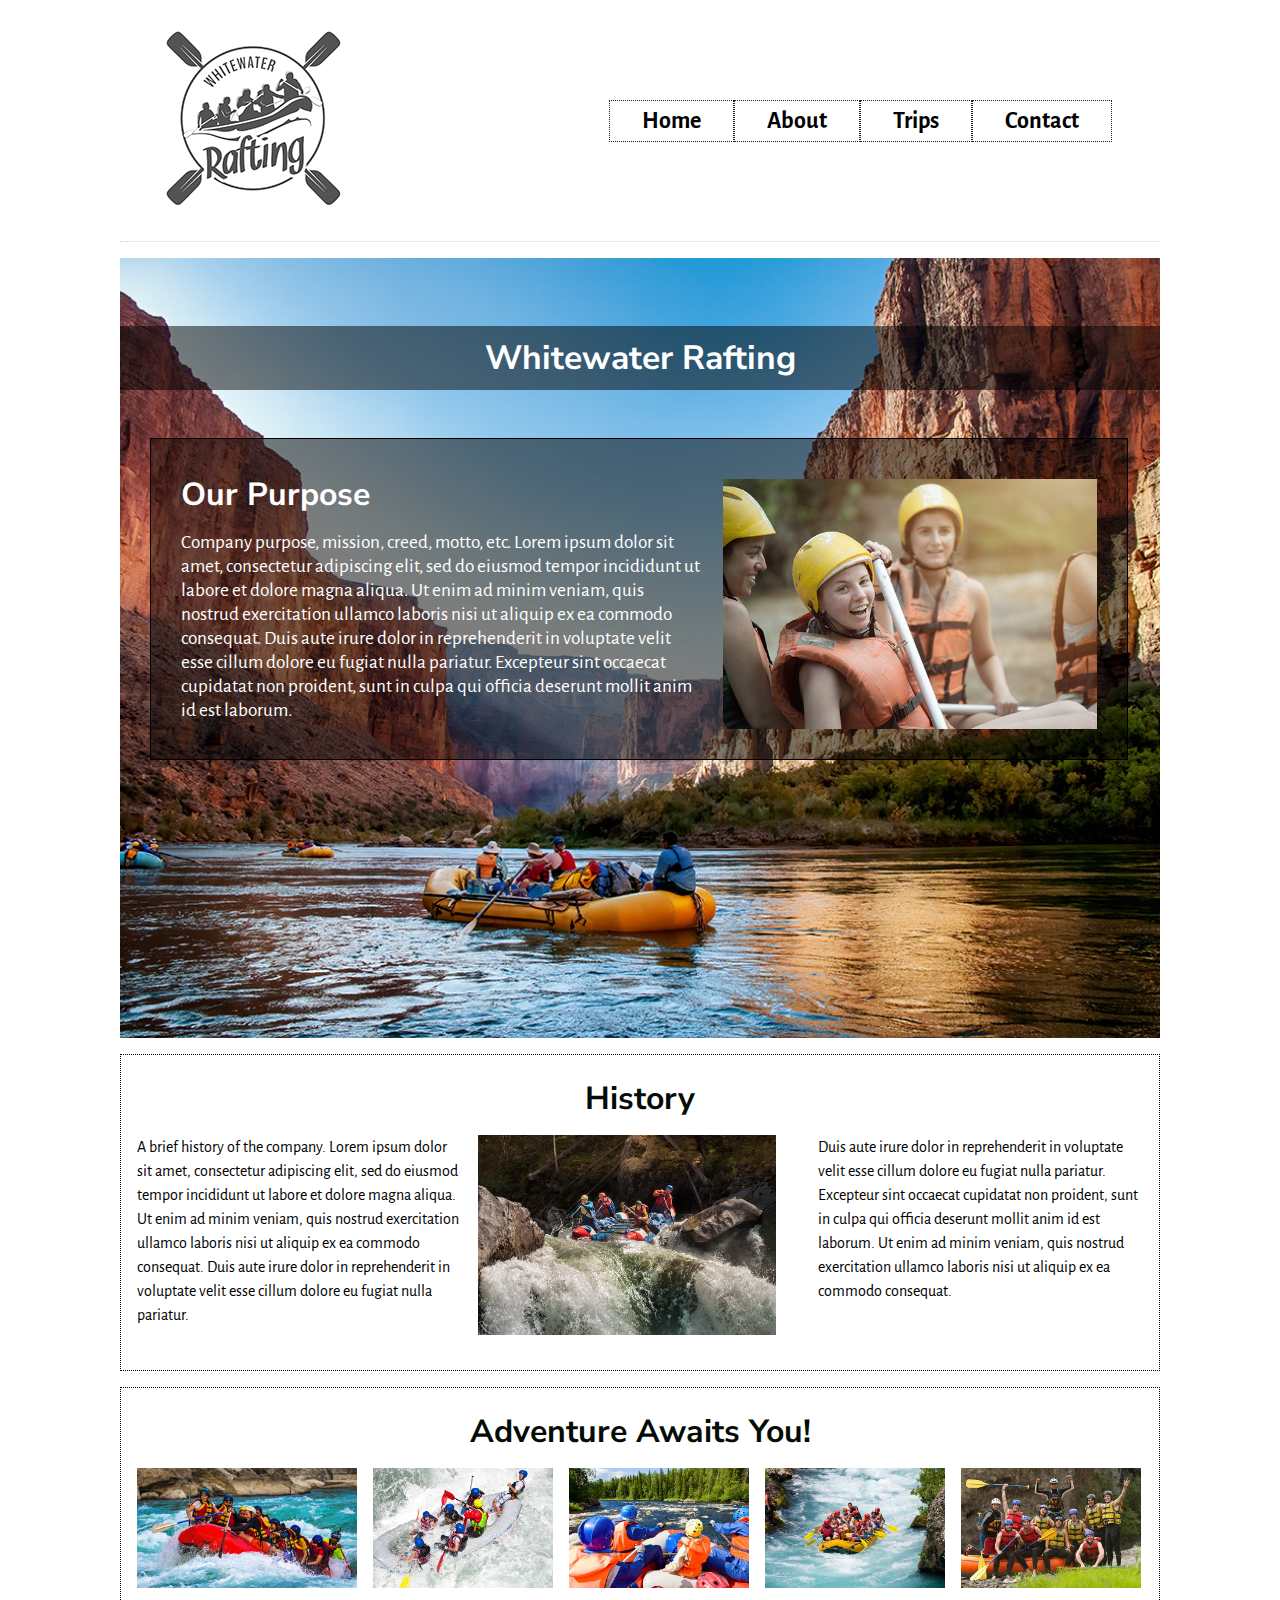
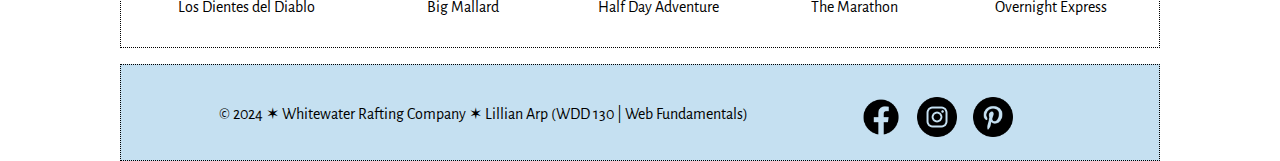
==== wwr/index.html @ acd192fd "Create trips.html and update stylesheet" ====
<!DOCTYPE html>
<html lang="en">
<head>
    <meta charset="UTF-8">
    <meta name="viewport" content="width=device-width, initial-scale=1.0">
    <title>Home| Whitewater Rafting</title>
    <meta name="description" content="Developing a Whitewater Rafting Website as a project for WDD 130 | Web Fundamentals.">
    <meta name="author" content="Lillian Arp">
    <link rel="stylesheet" href="styles/rafting.css">
</head>
<body>

    <header>
        <div class="logo"><img src="images/logo.png" alt="Website Logo"></div>
        <nav>
            <ul class="navigation">
                <li><a href="index.html">Home</a></li>
                <li><a href="about.html">About</a></li>
                <li><a href="trips.html">Trips</a></li>
                <li><a href="contact.html">Contact</a></li>
            </ul>
        </nav>
    </header>

    <!--    One large full-width image that includes a heading message.
            Newsletter sign up form with name and email.
            Call to action with link compelling visitors to visit the trips page.
            A CSS grid layout with at least two additional images and corresponding content about the white water rafting site purpose and offerings.
            For full credit consideration, you cannot just have a simple, single column flow layout. -->
            
    <main>
        <div class="hero">
            <img src="images/rafting11_1024.jpg" alt="Hero Image">
            <h1>Whitewater Rafting</h1>
            <article>
                <img src="images/rafting21_600.png" alt="A happy client smiling">
                <h2>Our Purpose</h2>
                <p>Company purpose, mission, creed, motto, etc. Lorem ipsum dolor sit amet, consectetur adipiscing elit, sed do eiusmod tempor incididunt ut labore et dolore magna aliqua. Ut enim ad minim veniam, quis nostrud exercitation ullamco laboris nisi ut aliquip ex ea commodo consequat. Duis aute irure dolor in reprehenderit in voluptate velit esse cillum dolore eu fugiat nulla pariatur. Excepteur sint occaecat cupidatat non proident, sunt in culpa qui officia deserunt mollit anim id est laborum. </p>
            </article>
        </div>

        <section class="history">
            <h2>History</h2>
            <ul>
                <li>A brief history of the company. Lorem ipsum dolor sit amet, consectetur adipiscing elit, sed do eiusmod tempor incididunt ut labore et dolore magna aliqua. Ut enim ad minim veniam, quis nostrud exercitation ullamco laboris nisi ut aliquip ex ea commodo consequat. Duis aute irure dolor in reprehenderit in voluptate velit esse cillum dolore eu fugiat nulla pariatur.</li> 
                <li><img src="images/rafting41_1024.jpg" alt="Stunning whitewater rafting"></li>
                <li>Duis aute irure dolor in reprehenderit in voluptate velit esse cillum dolore eu fugiat nulla pariatur. Excepteur sint occaecat cupidatat non proident, sunt in culpa qui officia deserunt mollit anim id est laborum. Ut enim ad minim veniam, quis nostrud exercitation ullamco laboris nisi ut aliquip ex ea commodo consequat.</li>
            </ul>
        </section>

        <section class="adventures">
            <h2>Adventure Awaits You!</h2>
            <ul><li><figure><img src="images/rafting18_600.jpg" alt="Fun with whitewater rafting"><figcaption>Los Dientes del Diablo</figcaption></figure></li>
                <li><figure><img src="images/rafting42_600.jpg" alt="Fun with whitewater rafting"><figcaption>Big Mallard</figcaption></figure></li>
                <li><figure><img src="images/rafting52_600.jpg" alt="Fun with whitewater rafting"><figcaption>Half Day Adventure</figcaption></figure></li>
                <li><figure><img src="images/rafting53_600.jpg" alt="Fun with whitewater rafting"><figcaption>The Marathon</figcaption></figure></li>
                <li><figure><img src="images/rafting59_600.jpg" alt="Fun with whitewater rafting"><figcaption>Overnight Express</figcaption></figure></li>
            </ul>
        </section>

    </main>


    <footer>
        <p>&#169; 2024 ✶ Whitewater Rafting Company ✶ Lillian Arp (WDD 130 | Web Fundamentals)</p>
        <ul>
        <li><a href="https://facebook.com"><img src="images/fb_64.png" alt="Facebook link"></a></li>
        <li><a href="https://instagram.com"><img src="images/ins_64.png" alt="Instagram link"></a></li>
        <li><a href="https://pinterest.com"><img src="images/pin_64.png" alt="Pinterest link"></a></li>
        </ul>
    </footer>
    
</body>
</html>
---- wwr/styles/rafting.css ----
@import url('https://fonts.googleapis.com/css2?family=Alegreya+Sans:ital,wght@0,100;0,300;0,400;0,500;0,700;0,800;0,900;1,100;1,300;1,400;1,500;1,700;1,800;1,900&family=Nunito+Sans:ital,opsz,wght@0,6..12,200..1000;1,6..12,200..1000&display=swap');

:root {
    --primary-color: #050c05;
    --secondary-color: #8bbec0;
    --accent1-color: #44918b;
    --accent2-color: #1a5b57;
    
    --heading-font: "Nunito Sans", sans-serif;
    --heading-font-weight: 700;
    --heading-font-style: normal;
    --paragraph-font: "Alegreya Sans", sans-serif;
    --paragraph-font-weight: 400;
    --paragraph-font-style: normal;

    --nav-background-color: #C5E0F1;
    --nav-link-color: #000;
    --nav-hover-link-color: tomato;
    --nav-hover-background-color: rgb(243, 243, 243); 
}

* {
    margin: 0;
    padding: 0;
    background-color: transparent; 
    color: #000;  
}

h1, h2, h3, h4, h5, h6 {
    font-family: var(--heading-font); 
    font-weight: var(--heading-font-weight);
    font-style: var(--heading-font-style); 
    color: var(--primary-color);
    margin: 1.5rem 0;
  }

h1 {
    font-size: 2.5rem; /* 40px */
}

h2 {
    font-size: 2rem; /* 32px */
}

h3 {
    font-size: 1.75rem; /* 28px */
}

h4 {
    font-size: 1.5rem; /* 24px */
}

h5 {
    font-size: 1.25rem; /* 20px */
}

h6 {
    font-size: 1rem; /* 16px */
}

p {
    margin: 0;
    padding-bottom: 0.8rem;
}

a {
    text-decoration: none;
}

body {
    font-family: var(--paragraph-font); 
    font-weight: var(--paragraph-font-weight);
    font-style: var(--paragraph-font-style);
    font-size: 1rem; 
    line-height: 1.5rem;
    max-width: 1040px;
    margin: 0 auto;
    /* padding: 20px; */
}

header {
    display: grid;
    grid-template-columns: 1fr auto;
    align-items: center;    
    border-bottom: 1px dotted #d1d1d1;
    margin: 0 auto;
    /* background-color: #C5E0F1; */
}

.logo img {
    margin: 1rem 0.25rem 1rem 2rem;
    /* width: 64px; */
    height: auto;
}

.navigation { 
    display: flex;
    list-style-type: none;
    justify-content: space-between;
    margin-right: 3rem;
    width: 70%;
}

.navigation li {
    flex: 0 1 auto;
}

nav {
    flex-grow: 1;
    font-size: 1.5rem;
}

nav a {
    display: block;
    color: var(--nav-link-color);
    text-decoration: none;
    font-weight: 600;
    padding: 0.5rem 2rem;
    border: 1px dotted #1d1d1d;
}

nav a:link, nav a:visited {
    color: var(--nav-link-color);
}

nav a:hover {
    color: var(--nav-hover-link-color);
    background-color: var(--nav-hover-background-color);
}

article {
    width: 90%;
    position: absolute;
    padding: 20px;
    top: 180px;
    left: 30px;
    border: 1px solid black;
    background-color: rgba(0, 0, 0, 0.5);
    color: white;
}

article p {
    color: #fff;
    font-size: 1.2rem;
    margin-left: 10px;
}

article h2 {
    color: white;
    margin-left: 10px;
}

article > img {
    width: 40%;
    float: right;
    margin: 20px 10px 10px 20px;
}

footer {
    display: flex;
    border: 1px dotted black;
    justify-content: space-evenly;
    align-items: center;
    padding: 2rem 0 1rem 0;
    gap: 1rem;
    background-color: #C5E0F1;
}

footer img {
    max-height: 40px;
}

footer ul {
    list-style: none;
    display: flex;
    gap: 1rem;
    margin-right: 3rem;
}


/* MAIN Section */

.hero {
    position: relative;
    margin-top: 1rem;
}

.hero > img {
    display: block;
    width: 100%;
    height: auto;
    color: #fff;
}

.hero h1 {
    padding: 20px 0;
    background-color: rgba(0, 0, 0, 0.5); 
    color: #fff;
    text-align: center;
    position: absolute;
    top: 20px;
    width: 100%;
    font-size: 2.1rem;
}

.history {
    border: 1px dotted black;
    margin: 1rem 0;
    padding: 0.5rem 1rem;
}

.history h2 {
    text-align: center;
    font-size: 2rem;
    font-weight: 700;
}

.history ul {
    list-style: none;
    display: flex;
    gap: 1rem;
    padding: 0;
    margin: 0 0 20px 0;
}

.history li {
    justify-content: center;
    align-content: flex-start;
    width: 33.33%;
}

.history img {
    max-height: 200px;
}

.adventures {
    border: 1px dotted black;
    margin: 1rem 0;
    padding: 0.5rem 1rem;
}

.adventures h2 {
    text-align: center;
    font-size: 2rem;
    font-weight: 700;
}

.adventures ul {
    list-style: none;
    display: flex;
    gap: 1rem;
    padding: 0;
    margin: 0 0 20px 0;
}

.adventures img {
    max-height: 120px;
}

figure {
    padding: 0;
    margin: 0;
    text-align: center;
}

figcaption {
    font-size: 1rem;
}

main h1 {
    text-align: center;
    margin: 3rem auto;
}

.cta {
    padding: 0;
    background-color: #F64833; 
    color: #fff;
    margin: 1rem auto;
    border: 1px solid rgb(66, 66, 66);
    border-radius: 10px;
    width: 60%;
    text-align: center;
}

.cta:hover {
    background-color: #eee;
}

.cta:visited {
    background-color: #F64833;
    color: #fff;
}

.trip-info {
    /* border: 1px dotted black; */
    margin: 1rem 0;
    padding: 0.5rem 0;
}

.section-title {
    text-align: center;
    padding: 0.5rem 0;
}

.trip-info ul {
    list-style: none;
    display: flex;
    gap: 1rem;
    padding: 0;
    margin: 0 0 20px 0;
}

.trip-info .card {
    border: 1px solid rgb(83, 83, 83);
    border-radius: 4px;
    width: 33%;
    padding-bottom: 1rem;
}

.trip-info .card img {
    width: 100%;
    /* border: 1px solid red; */
    height: 250px;
    object-fit: cover;
}

.trip-info .card .blurb {
    /* border: 1px solid pink; */
    padding: 1rem;
}

.blurb ul {
    display: block;
    list-style-type: disc;
    margin-left: 2rem;
}

.trip-info .price {
    background-color: #313030;
    color: #fff;
    border-radius: 4px;
    text-align: center;
    padding: 0.8rem;
    font-size: 1.2rem;
}

.trips-outline {
    display: flex;
    gap: 2rem;
    margin: 1rem 0;
    padding: 0.5rem 0;
}

.trips-outline img{
    width: 50%;
    /* border: 1px solid green; */
    border-radius: 4px;
    max-height: 500px;
    object-fit: cover;
}

/* TRIPS Table */

table {
    border-collapse: collapse;
    border: 1px solid #313030;
}

caption {
    caption-side: bottom;
    padding: 10px;
    font-weight: bold;
  }
  
  thead,
  tfoot {
    background-color: rgb(228 240 245);
  }
  
  th,
  td {
    border: 1px solid rgb(160 160 160);
    padding: 8px 10px;
  }
  
  td:last-of-type {
    text-align: center;
  }
  
  tbody > tr:nth-of-type(even) {
    background-color: rgb(237 238 242);
  }

/* TEAM Selectors */

#team {
    text-align: center;
    margin: 3rem 0;
}

.team-photos {
    display: flex;
    justify-content: space-between;
    width: 80%;
    margin: 3rem auto;
}

#team img {
    height: 160px;
    width: 160px;
    object-fit: cover; 
    object-position: center; 
    border-radius: 50%;
}

/* GOOGLE MAP Selectors */

#contact-map {
    display: flex;
    justify-content: space-between;
    margin: 0 2rem 2rem;
}

.contact-info {
    margin: 2rem;
}

.contact-info h3{
    margin-bottom: 3rem;
}

.contact-item {
    display: flex;
    align-items: center;
    margin: 1.5rem 0;
}

.contact-item .icon {
    width: 30px;
    height: 30px;
    margin-right: 1.5rem;
} 

.contact-item p {
    margin: 0;
}

.contact-item div {
    display: flex;
    flex-direction: column;
}

.map-area {
    border-radius: 20px;
}

/* SEND US A MESSAGE Selectors */

#contact-form {
    margin: 3rem auto;
    text-align: center;
}

form {
    margin: 2rem auto;
    width: 60%;
    text-align: left;
}

label {
    font-weight: 500;
}

input {
    font-size: 1.2rem;
    border: 1px solid #1d1d1d;
    border-radius: 4px;
}

.form-section {
    margin: 1.2rem auto;
}

.form-section input[type="checkbox"], .form-section input[type="radio"] {
    transform: scale(1.5);
    margin: 0 15px;
}

.name-email {
    display: flex;
    justify-content: space-evenly;
}

.purpose {
    display:flex;
    gap: 2rem;
    margin: 2rem auto 0 auto;
    justify-content: left;
    width: 85%
}

.message {
    display: flex;
    flex-direction: column;
    justify-content: center;
    width: 85%;
}

.message textarea {
    border-radius: 4px;
}

.subscribe {
    width: 80%;
    text-align: center;
}

.submit {
    width: 80%;
    text-align: center;
}

.button {
    display: inline-block;
    text-align: center;
    background-color: #F64833;
    color: #fff;
    font-size: 1.2rem;
    font-weight: 550;
    border-radius: 10px;
    margin: 2rem auto 0 auto;
    padding: 15px 50px;
}

.submit .button:hover {
    background-color: #1d1d1d;
    color: #fff;
}
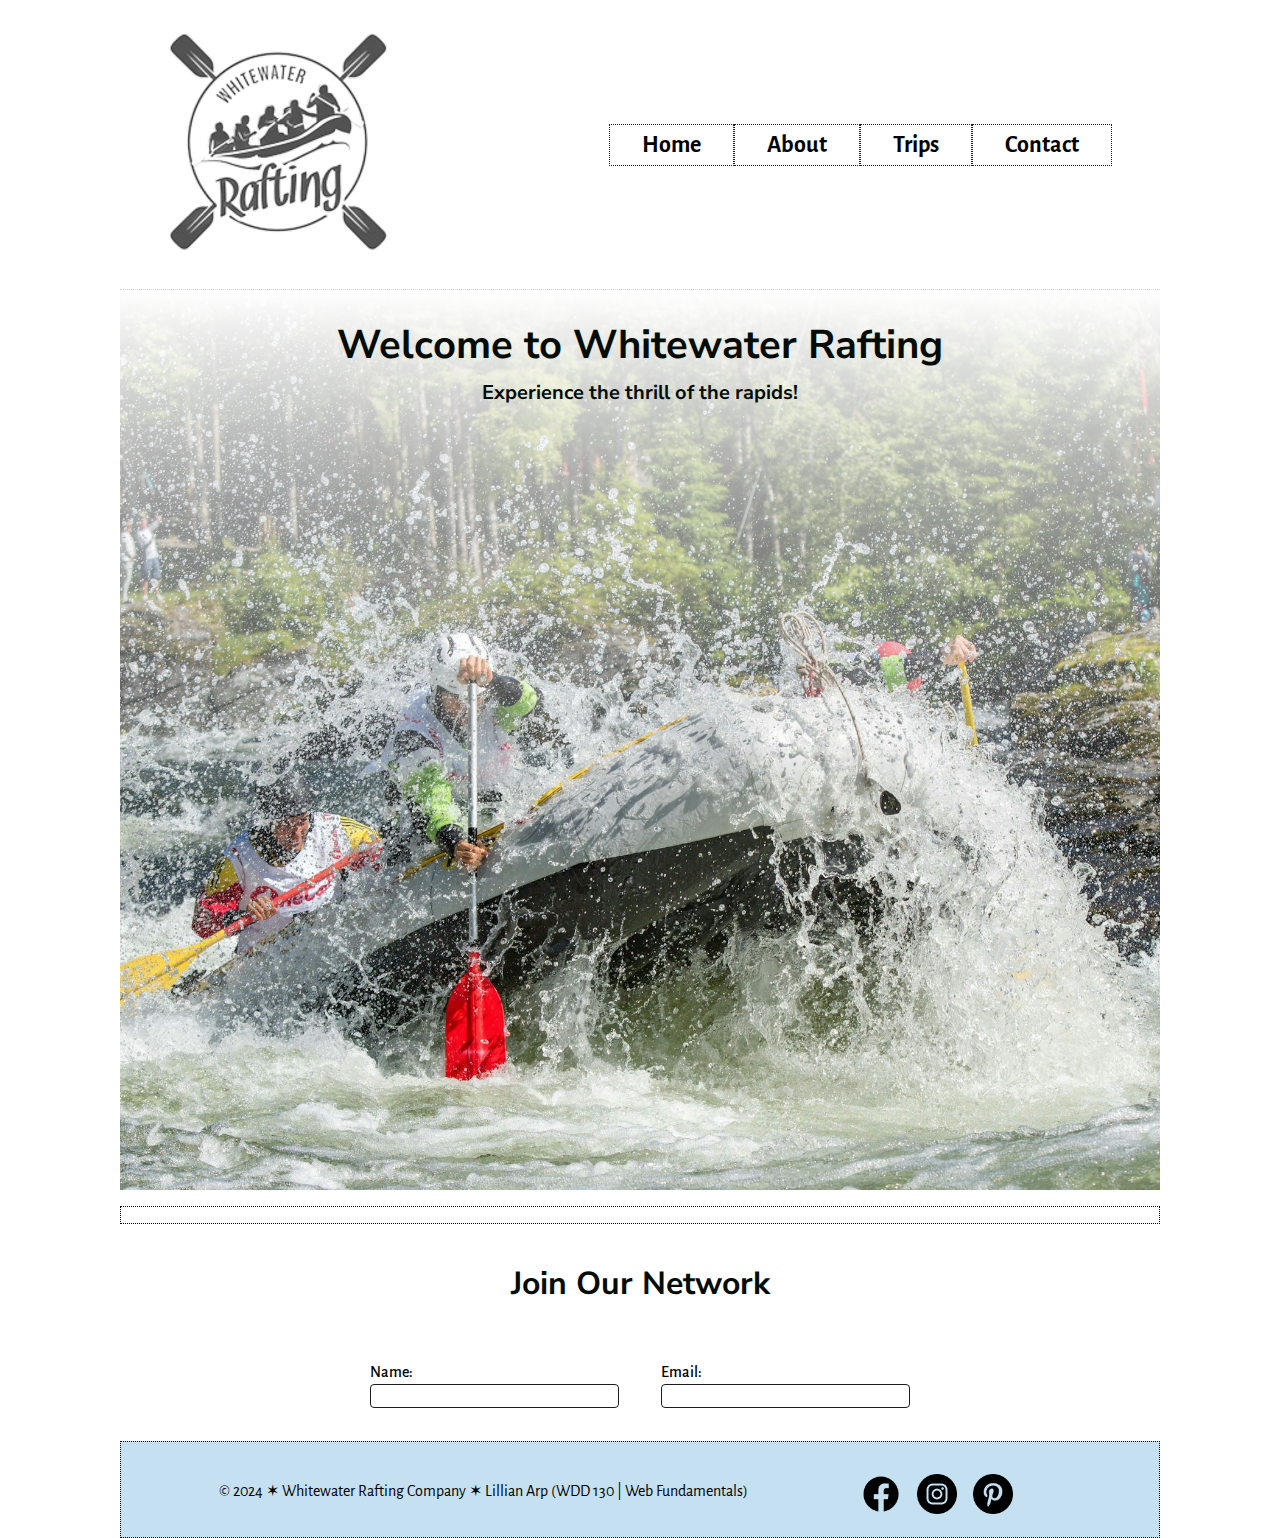
==== commit 1ff49641: "Add and work on index.html" ====
--- a/wwr/index.html
+++ b/wwr/index.html
@@ -28,38 +28,48 @@
             A CSS grid layout with at least two additional images and corresponding content about the white water rafting site purpose and offerings.
             For full credit consideration, you cannot just have a simple, single column flow layout. -->
             
-    <main>
-        <div class="hero">
-            <img src="images/rafting11_1024.jpg" alt="Hero Image">
-            <h1>Whitewater Rafting</h1>
-            <article>
-                <img src="images/rafting21_600.png" alt="A happy client smiling">
-                <h2>Our Purpose</h2>
-                <p>Company purpose, mission, creed, motto, etc. Lorem ipsum dolor sit amet, consectetur adipiscing elit, sed do eiusmod tempor incididunt ut labore et dolore magna aliqua. Ut enim ad minim veniam, quis nostrud exercitation ullamco laboris nisi ut aliquip ex ea commodo consequat. Duis aute irure dolor in reprehenderit in voluptate velit esse cillum dolore eu fugiat nulla pariatur. Excepteur sint occaecat cupidatat non proident, sunt in culpa qui officia deserunt mollit anim id est laborum. </p>
-            </article>
-        </div>
-
-        <section class="history">
-            <h2>History</h2>
-            <ul>
-                <li>A brief history of the company. Lorem ipsum dolor sit amet, consectetur adipiscing elit, sed do eiusmod tempor incididunt ut labore et dolore magna aliqua. Ut enim ad minim veniam, quis nostrud exercitation ullamco laboris nisi ut aliquip ex ea commodo consequat. Duis aute irure dolor in reprehenderit in voluptate velit esse cillum dolore eu fugiat nulla pariatur.</li> 
-                <li><img src="images/rafting41_1024.jpg" alt="Stunning whitewater rafting"></li>
-                <li>Duis aute irure dolor in reprehenderit in voluptate velit esse cillum dolore eu fugiat nulla pariatur. Excepteur sint occaecat cupidatat non proident, sunt in culpa qui officia deserunt mollit anim id est laborum. Ut enim ad minim veniam, quis nostrud exercitation ullamco laboris nisi ut aliquip ex ea commodo consequat.</li>
-            </ul>
+    <main><!--  One large full-width image that includes a heading message. -->
+        <section class="home-hero">
+            <div class="section-title">
+                <h1>Welcome to Whitewater Rafting</h1>
+                <h5>Experience the thrill of the rapids!</h5>
+            </div>
         </section>
 
         <section class="adventures">
-            <h2>Adventure Awaits You!</h2>
-            <ul><li><figure><img src="images/rafting18_600.jpg" alt="Fun with whitewater rafting"><figcaption>Los Dientes del Diablo</figcaption></figure></li>
-                <li><figure><img src="images/rafting42_600.jpg" alt="Fun with whitewater rafting"><figcaption>Big Mallard</figcaption></figure></li>
-                <li><figure><img src="images/rafting52_600.jpg" alt="Fun with whitewater rafting"><figcaption>Half Day Adventure</figcaption></figure></li>
-                <li><figure><img src="images/rafting53_600.jpg" alt="Fun with whitewater rafting"><figcaption>The Marathon</figcaption></figure></li>
-                <li><figure><img src="images/rafting59_600.jpg" alt="Fun with whitewater rafting"><figcaption>Overnight Express</figcaption></figure></li>
-            </ul>
+            
         </section>
 
+        <section class="newsletter-signup"><!-- Newsletter sign up form with name and email. -->
+            <div class="section-title">
+                <h2>Join Our Network</h2>
+            </div>
+                <form action="/submit_form" method="post">
+                    <div class="form-section name-email">
+                        <div class="name-item">
+                            <label for="name">Name:</label><br>
+                            <input type="text" id="name" name="name" required>
+                        </div>
+                        <div class="email-item">
+                            <label for="email">Email:</label><br>
+                            <input type="email" id="email" name="email" required>
+                        </div>
+                    </div>
+                    <!-- <label for="name">Name:</label>
+                    <input type="text" id="name" name="name" required>
+                    <br><br>
+                    <label for="email">Email:</label>
+                    <input type="email" id="email" name="email" required>
+                    <br><br>
+                    <input type="submit" value="Subscribe"> -->
+                </form>
+        </section>
+        
+        <section class="above-footer">
+            
+        </section>
+      
     </main>
-
 
     <footer>
         <p>&#169; 2024 ✶ Whitewater Rafting Company ✶ Lillian Arp (WDD 130 | Web Fundamentals)</p>
--- a/wwr/styles/rafting.css
+++ b/wwr/styles/rafting.css
@@ -15,7 +15,7 @@
 
     --nav-background-color: #C5E0F1;
     --nav-link-color: #000;
-    --nav-hover-link-color: tomato;
+    --nav-hover-link-color: #F64833;
     --nav-hover-background-color: rgb(243, 243, 243); 
 }
 
@@ -84,7 +84,6 @@
     align-items: center;    
     border-bottom: 1px dotted #d1d1d1;
     margin: 0 auto;
-    /* background-color: #C5E0F1; */
 }
 
 .logo img {
@@ -180,6 +179,21 @@
 
 /* MAIN Section */
 
+.home-hero {
+    width: 100%;
+    height: 900px;
+    background:
+        linear-gradient(to top, rgba(240, 240, 240, 0) 40%, #ffffff 100%),
+        url("../images/bigsplash.jpg");
+    background-size: cover;
+    background-position: center;
+    background-repeat: no-repeat;
+}
+
+.home-hero .section-title h1{
+    margin-top: 2.2rem;
+}
+
 .hero {
     position: relative;
     margin-top: 1rem;
@@ -301,6 +315,10 @@
 .section-title {
     text-align: center;
     padding: 0.5rem 0;
+}
+
+.section-title h1 {
+    margin: 0.5rem auto;
 }
 
 .trip-info ul {
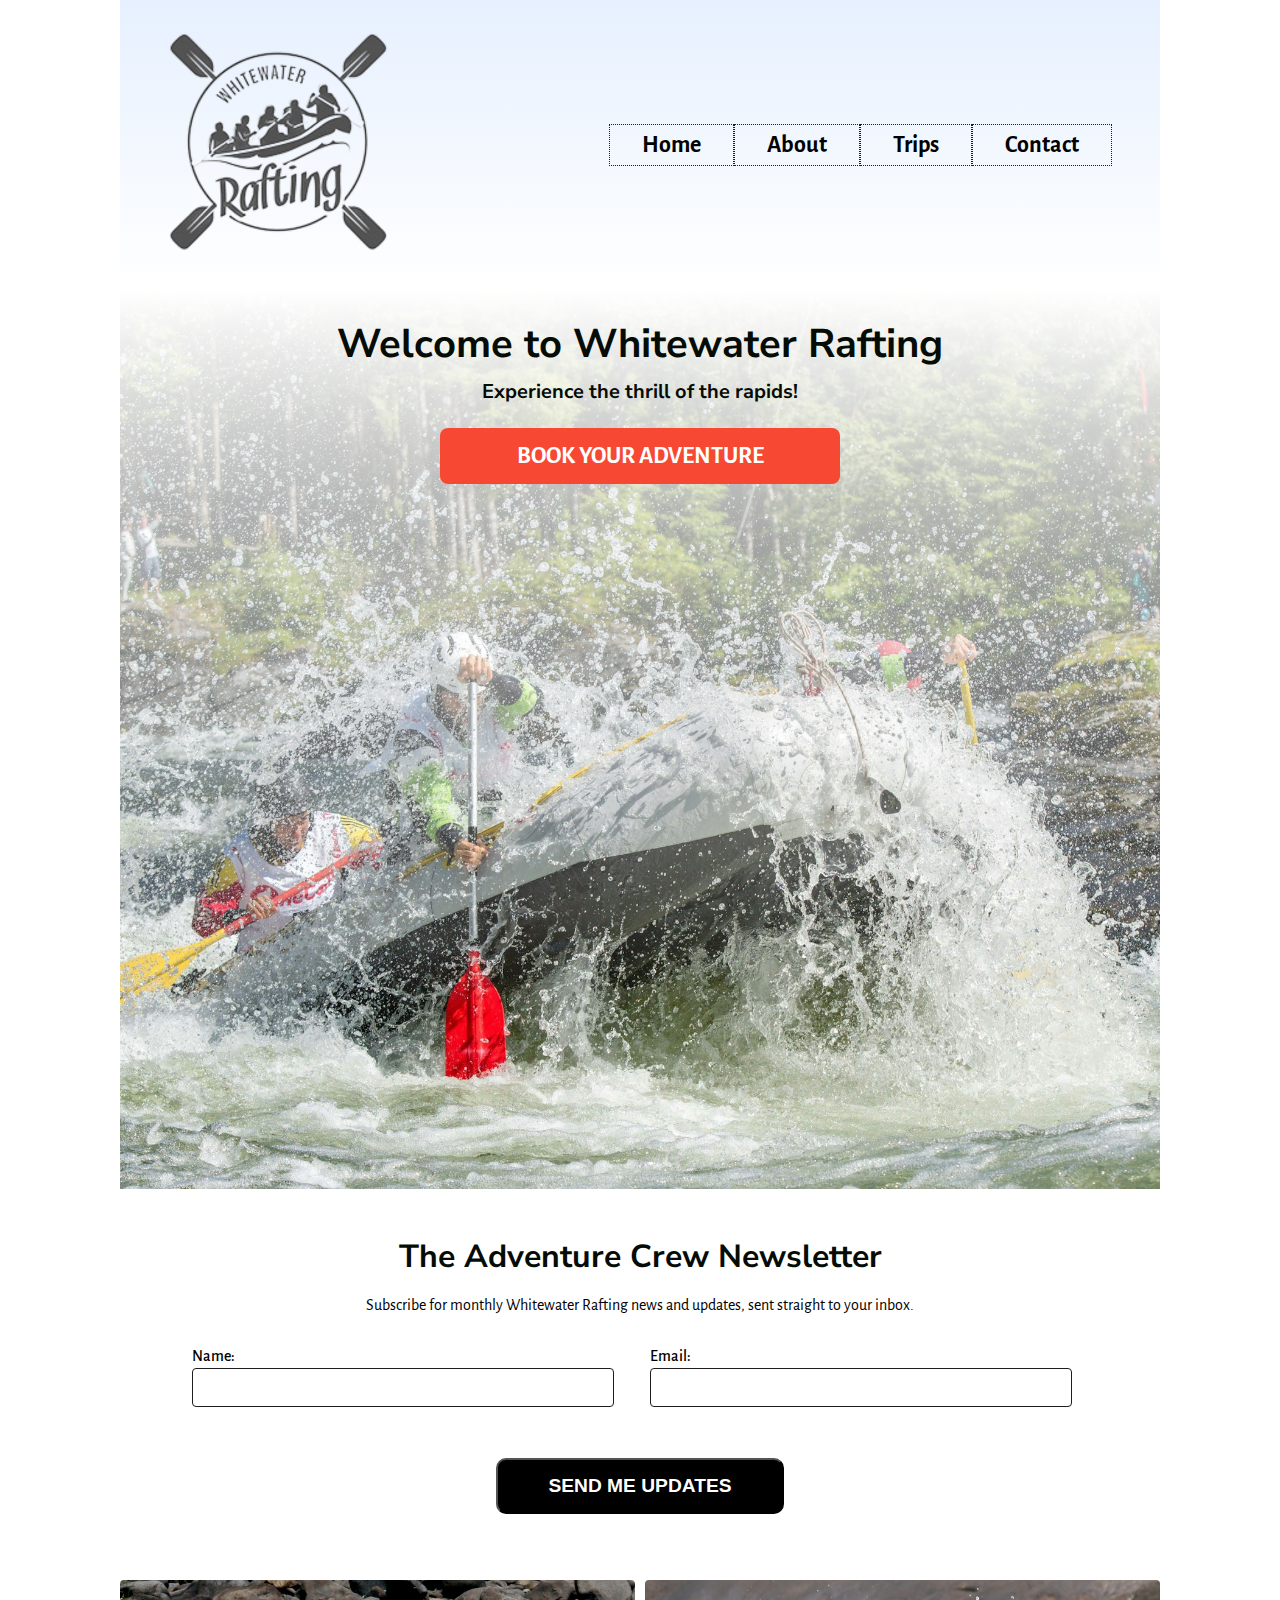
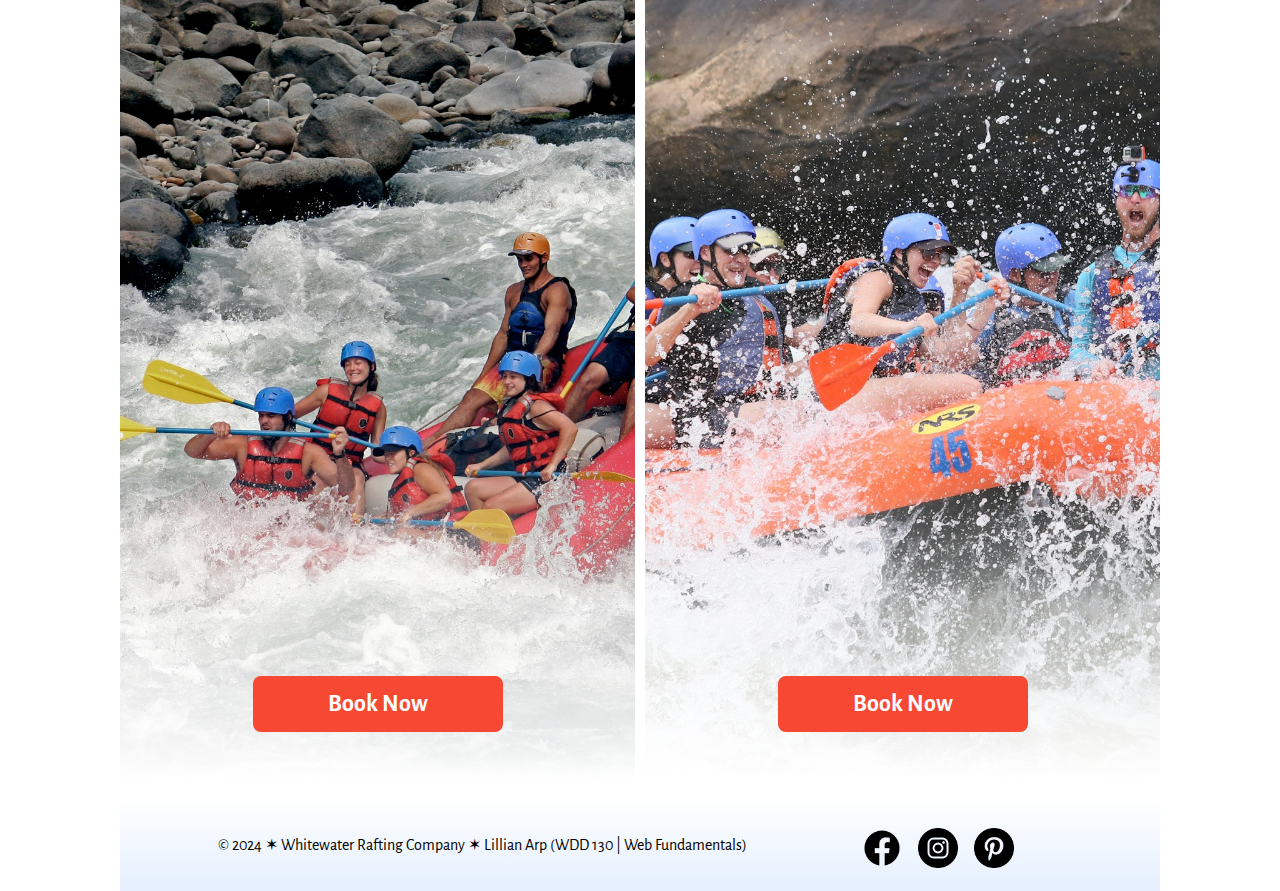
==== commit 69d4a8ba: "Update home and trips" ====
--- a/wwr/index.html
+++ b/wwr/index.html
@@ -11,7 +11,7 @@
 <body>
 
     <header>
-        <div class="logo"><img src="images/logo.png" alt="Website Logo"></div>
+        <div class="logo"><a href="index.html"><img src="images/logo.png" alt="Website Logo"></a></div>
         <nav>
             <ul class="navigation">
                 <li><a href="index.html">Home</a></li>
@@ -33,41 +33,38 @@
             <div class="section-title">
                 <h1>Welcome to Whitewater Rafting</h1>
                 <h5>Experience the thrill of the rapids!</h5>
+                <a href="trips.html"><div class="home-cta">BOOK YOUR ADVENTURE</div></a>
             </div>
         </section>
-
-        <section class="adventures">
-            
-        </section>
-
-        <section class="newsletter-signup"><!-- Newsletter sign up form with name and email. -->
-            <div class="section-title">
-                <h2>Join Our Network</h2>
-            </div>
-                <form action="/submit_form" method="post">
-                    <div class="form-section name-email">
-                        <div class="name-item">
-                            <label for="name">Name:</label><br>
-                            <input type="text" id="name" name="name" required>
+        <div class="home-container"> 
+            <section class="newsletter"><!-- Newsletter sign up form with name and email. -->
+                <div class="section-title">
+                    <h2>The Adventure Crew Newsletter</h2>
+                    Subscribe for monthly Whitewater Rafting news and updates, sent straight to your inbox.
+                </div>
+                    <form action="/submit_form" method="post">
+                        <div class="form-section name-email">
+                            <div class="name-item">
+                                <label for="name">Name:</label><br>
+                                <input type="text" id="name" name="name" required>
+                            </div>
+                            <div class="email-item">
+                                <label for="email">Email:</label><br>
+                                <input type="email" id="email" name="email" required>
+                            </div>
                         </div>
-                        <div class="email-item">
-                            <label for="email">Email:</label><br>
-                            <input type="email" id="email" name="email" required>
+                        <div class="form-section submit">
+                            <p><button type="submit" class="button">SEND ME UPDATES</button></p>
                         </div>
-                    </div>
-                    <!-- <label for="name">Name:</label>
-                    <input type="text" id="name" name="name" required>
-                    <br><br>
-                    <label for="email">Email:</label>
-                    <input type="email" id="email" name="email" required>
-                    <br><br>
-                    <input type="submit" value="Subscribe"> -->
-                </form>
-        </section>
-        
-        <section class="above-footer">
-            
-        </section>
+                    </form>
+            </section>
+            <section class="highlight1">
+                <a href="trips.html"><div class="home-cta">Book Now</div></a>
+            </section>
+            <section class="highlight2">
+                <a href="trips.html"><div class="home-cta">Book Now</div></a>
+            </section>
+        </div>     
       
     </main>
 
--- a/wwr/styles/rafting.css
+++ b/wwr/styles/rafting.css
@@ -16,7 +16,7 @@
     --nav-background-color: #C5E0F1;
     --nav-link-color: #000;
     --nav-hover-link-color: #F64833;
-    --nav-hover-background-color: rgb(243, 243, 243); 
+    --nav-hover-background-color: rgb(255, 255, 255); 
 }
 
 * {
@@ -75,15 +75,15 @@
     line-height: 1.5rem;
     max-width: 1040px;
     margin: 0 auto;
-    /* padding: 20px; */
 }
 
 header {
     display: grid;
     grid-template-columns: 1fr auto;
     align-items: center;    
-    border-bottom: 1px dotted #d1d1d1;
     margin: 0 auto;
+    background:
+        linear-gradient(to bottom, rgba(172, 205, 253, 0.3) 0%, #ffffff 100%);
 }
 
 .logo img {
@@ -157,12 +157,12 @@
 
 footer {
     display: flex;
-    border: 1px dotted black;
     justify-content: space-evenly;
     align-items: center;
     padding: 2rem 0 1rem 0;
     gap: 1rem;
-    background-color: #C5E0F1;
+    background:
+        linear-gradient(to top, rgba(172, 205, 253, 0.3) 5%, #ffffff 100%);
 }
 
 footer img {
@@ -183,7 +183,7 @@
     width: 100%;
     height: 900px;
     background:
-        linear-gradient(to top, rgba(240, 240, 240, 0) 40%, #ffffff 100%),
+        linear-gradient(to top, rgba(240, 240, 240, 0) 20%, #ffffff 100%),
         url("../images/bigsplash.jpg");
     background-size: cover;
     background-position: center;
@@ -194,6 +194,136 @@
     margin-top: 2.2rem;
 }
 
+.home-hero .home-cta {
+    padding: 1rem 0;
+    background-color: #F64833; 
+    font-size: 1.5rem;
+    font-weight: 700;
+    color: #fff;
+    margin: 1rem auto;
+    border-radius: 8px;
+    text-align: center;
+    width: 400px;
+}
+
+.home-cta:hover {
+    background-color: #464545;
+}
+
+.home-cta:visited {
+    background-color: #F64833;
+}
+
+.home-container {
+    display: grid;
+    grid-template-columns: 1fr 1fr;
+    grid-template-rows: auto auto; 
+    gap: 10px; 
+    margin-bottom: 1rem;
+}
+  
+  /* Spans two columns */
+.newsletter {
+    grid-column: 1 / 3; 
+    grid-row: 1; 
+    margin: 1.5rem auto;
+    padding: 0;
+    width: 100%;
+}
+
+.newsletter form {
+    margin: 0 auto;
+    width: 90%;
+}
+
+.newsletter form input {
+    font-size: 2em;
+    margin-right: 1rem;
+}
+
+.newsletter button {
+    background-color: #000;
+}
+
+.newsletter button:hover {
+    background-color: #b6b5b5;
+}
+  
+  /* Second section */
+.highlight1 {
+    grid-column: 1; 
+    grid-row: 2; 
+    border-radius: 4px;
+    height: 800px;
+    background:
+        linear-gradient(to bottom, rgba(240, 240, 240, 0) 60%, #ffffff 100%),
+        url("../images/rumble.jpg");
+    background-size: cover;
+    background-position: center;
+    background-repeat: no-repeat;
+    display: flex;
+    flex-direction: column;
+    justify-content: flex-end;
+}
+
+.highlight1 .home-cta {
+    padding: 1rem 0;
+    background-color: #F64833; 
+    font-size: 1.5rem;
+    font-weight: 700;
+    color: #fff;
+    margin: 1rem auto;
+    border-radius: 8px;
+    text-align: center;
+    width: 250px;
+    /* margin-top: auto; */
+    margin: auto auto 3rem auto;
+}
+
+.highlight1 .home-cta:hover {
+    background-color: #464545;
+}
+
+.home-cta:visited {
+    background-color: #F64833;
+}
+  
+  /* Third section */
+.highlight2 {
+    grid-column: 2; 
+    grid-row: 2; 
+    border-radius: 4px;
+    height: 800px;
+    background:
+        linear-gradient(to bottom, rgba(240, 240, 240, 0) 60%, #ffffff 100%),
+        url("../images/ultimate.jpg");
+    background-size: cover;
+    background-position: center;
+    background-repeat: no-repeat;
+    display: flex;
+    flex-direction: column;
+    justify-content: flex-end;
+}
+
+.highlight2 .home-cta {
+    padding: 1rem 0;
+    background-color: #F64833; 
+    font-size: 1.5rem;
+    font-weight: 700;
+    color: #fff;
+    margin: 1rem auto;
+    border-radius: 8px;
+    text-align: center;
+    width: 250px;
+    /* margin-top: auto; */
+    margin: auto auto 3rem auto;
+  }
+
+.highlight2 .home-cta:hover {
+    background-color: #464545;
+}
+
+
 .hero {
     position: relative;
     margin-top: 1rem;
@@ -286,25 +416,22 @@
     margin: 3rem auto;
 }
 
-.cta {
-    padding: 0;
+.book-trip .cta {
+    padding: 0.2rem 1rem;
     background-color: #F64833; 
-    color: #fff;
     margin: 1rem auto;
-    border: 1px solid rgb(66, 66, 66);
-    border-radius: 10px;
-    width: 60%;
-    text-align: center;
-}
-
-.cta:hover {
-    background-color: #eee;
-}
-
-.cta:visited {
-    background-color: #F64833;
-    color: #fff;
-}
+    border-radius: 8px;
+    text-align: center;
+    width: 55%;
+    color: #fff !important;
+    border: 2px solid yellow;
+}
+
+.book-trip .cta:hover {
+    background-color: #353535;
+    color: #fff!important;
+}
+
 
 .trip-info {
     /* border: 1px dotted black; */
@@ -554,4 +681,5 @@
 .submit .button:hover {
     background-color: #1d1d1d;
     color: #fff;
-}+}
+
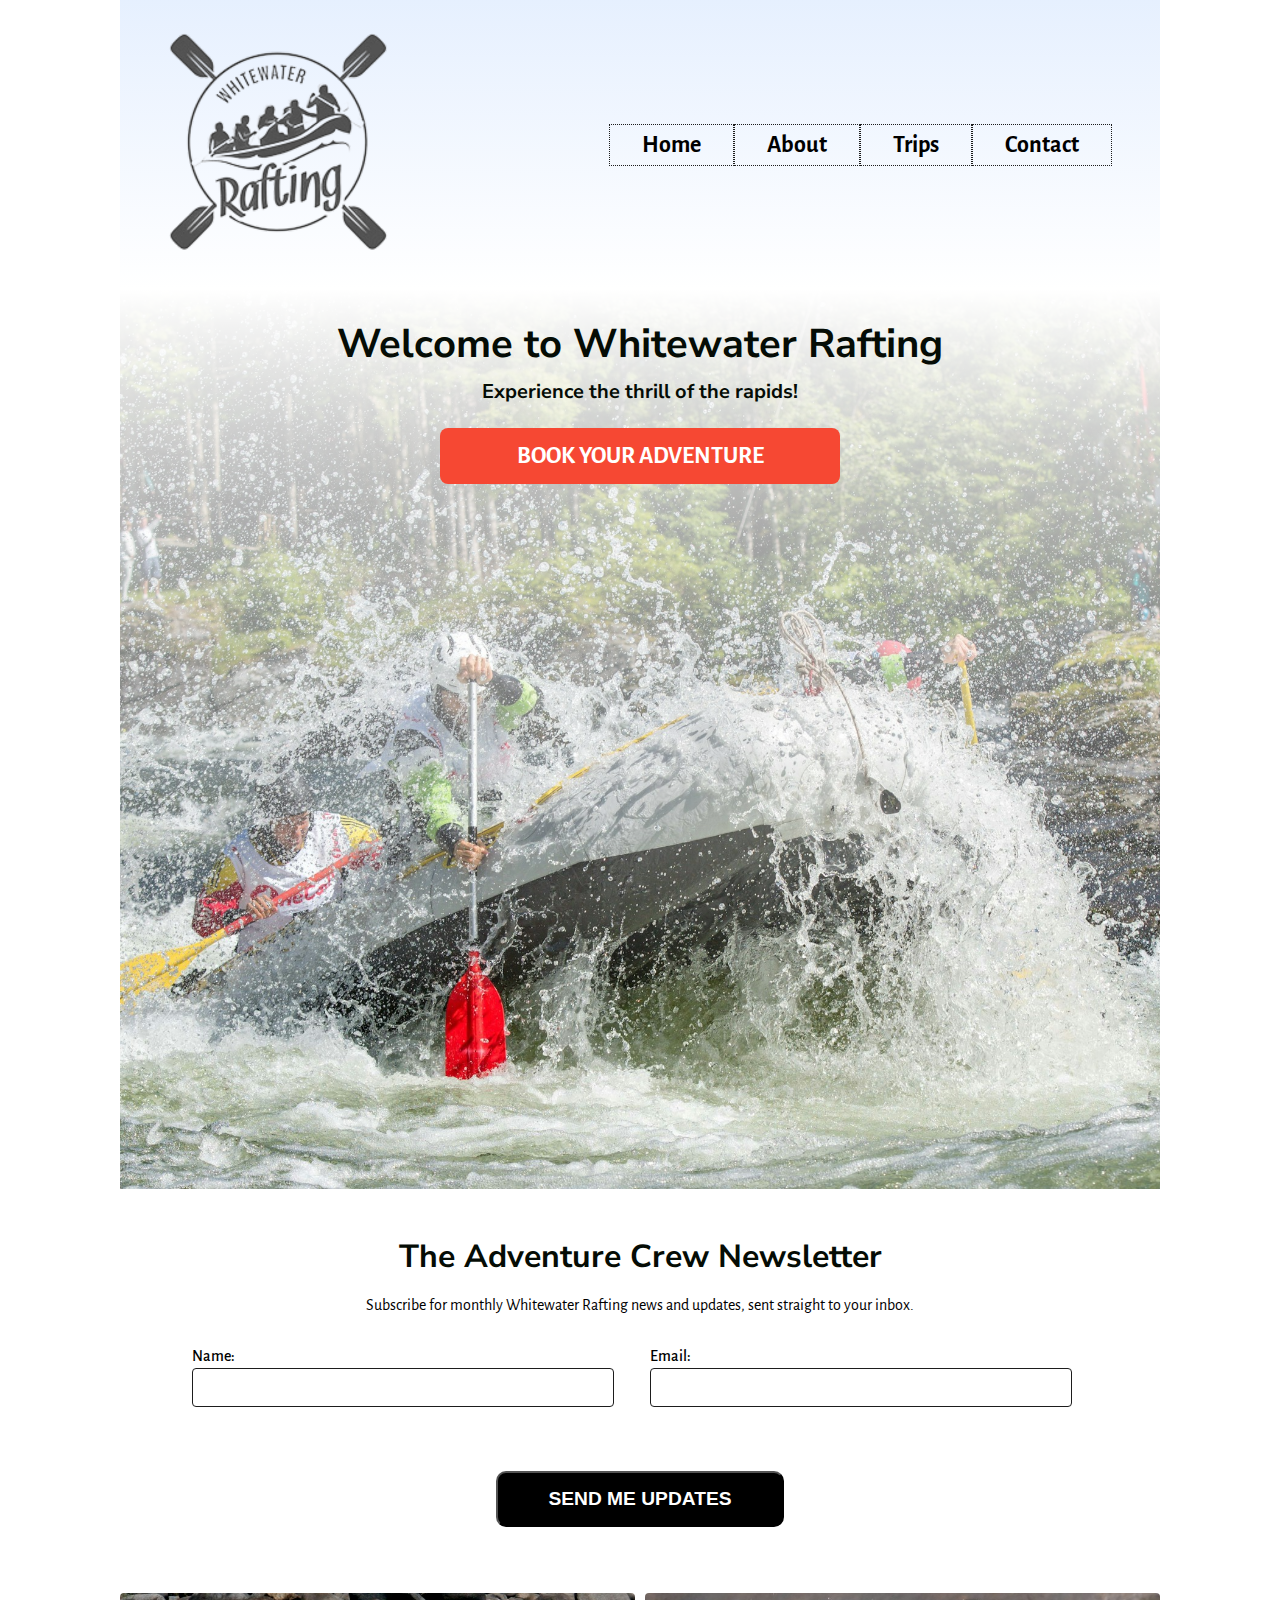
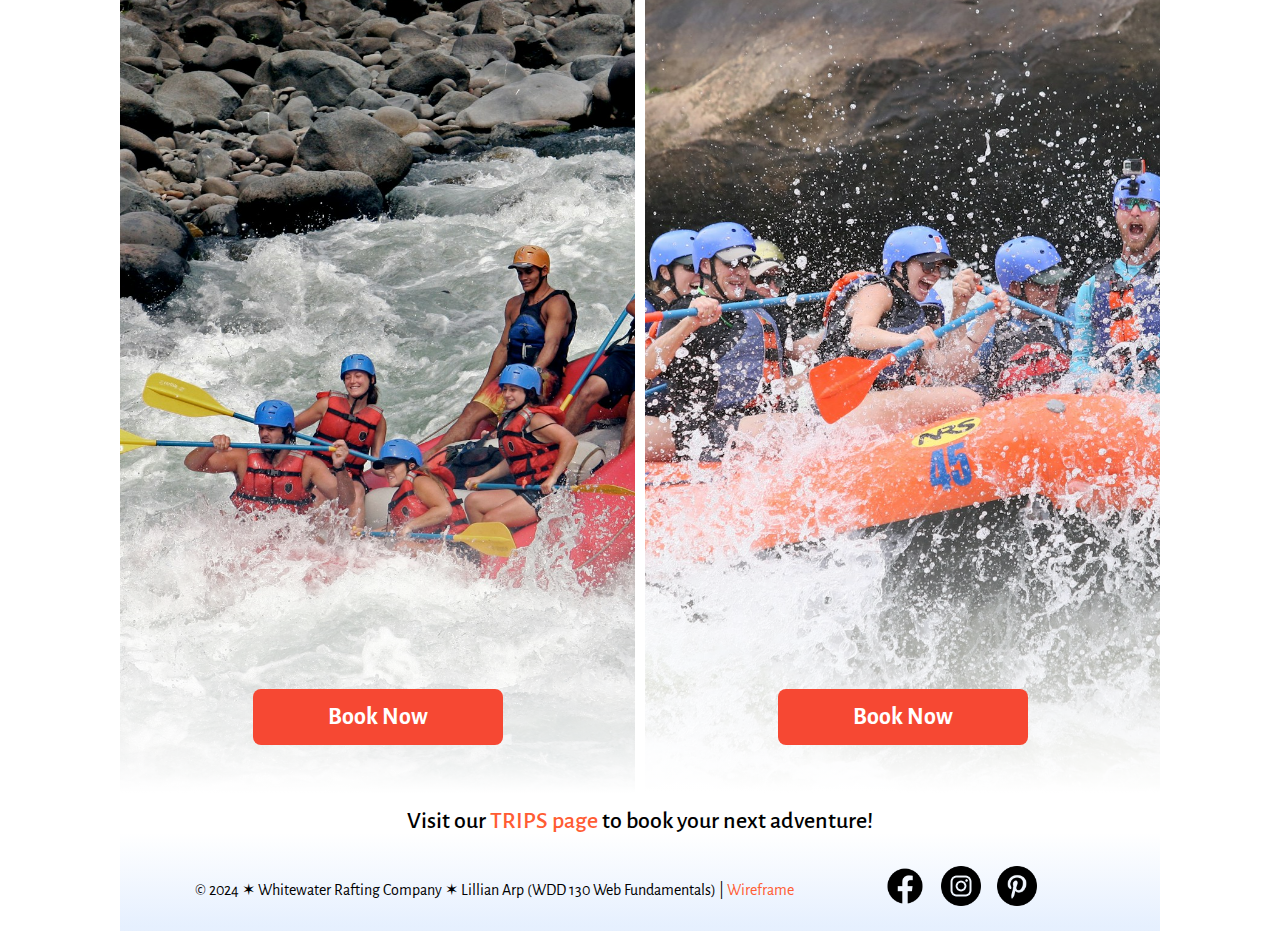
==== commit 3f9f02fd: "Update a lot of stuff" ====
--- a/wwr/index.html
+++ b/wwr/index.html
@@ -58,18 +58,19 @@
                         </div>
                     </form>
             </section>
-            <section class="highlight1">
+            <div class="highlight1">
                 <a href="trips.html"><div class="home-cta">Book Now</div></a>
-            </section>
-            <section class="highlight2">
+            </div>
+            <div class="highlight2">
                 <a href="trips.html"><div class="home-cta">Book Now</div></a>
-            </section>
-        </div>     
+            </div>
+        </div>
+        <div class="invite">Visit our <a href="trips.html">TRIPS page</a> to book your next adventure! </div>
       
     </main>
 
     <footer>
-        <p>&#169; 2024 ✶ Whitewater Rafting Company ✶ Lillian Arp (WDD 130 | Web Fundamentals)</p>
+        <p>&#169; 2024 ✶ Whitewater Rafting Company ✶ Lillian Arp (WDD 130 Web Fundamentals) | <a href="images/wireframe_home.jpg" title="Wireframe for Home (index.html)">Wireframe</a></p>
         <ul>
         <li><a href="https://facebook.com"><img src="images/fb_64.png" alt="Facebook link"></a></li>
         <li><a href="https://instagram.com"><img src="images/ins_64.png" alt="Instagram link"></a></li>
--- a/wwr/styles/rafting.css
+++ b/wwr/styles/rafting.css
@@ -60,11 +60,16 @@
 
 p {
     margin: 0;
-    padding-bottom: 0.8rem;
+    padding: 0.8rem 0;
 }
 
 a {
     text-decoration: none;
+    color: #FF5C33;
+}
+
+a:hover {
+    text-decoration: underline;
 }
 
 body {
@@ -323,6 +328,13 @@
     background-color: #464545;
 }
 
+.invite {
+    width: 100%;
+    text-align: center;
+    font-size: 1.5rem;
+    font-weight: 500;
+}
+
 
 .hero {
     position: relative;
@@ -417,19 +429,20 @@
 }
 
 .book-trip .cta {
-    padding: 0.2rem 1rem;
+    padding: 1.5rem 1rem;
     background-color: #F64833; 
+    color: #fff;
+    font-weight: 600;
+    font-size: 2rem;
     margin: 1rem auto;
-    border-radius: 8px;
+    border-radius: 10px;
     text-align: center;
     width: 55%;
-    color: #fff !important;
-    border: 2px solid yellow;
 }
 
 .book-trip .cta:hover {
     background-color: #353535;
-    color: #fff!important;
+    text-decoration: none;
 }
 
 
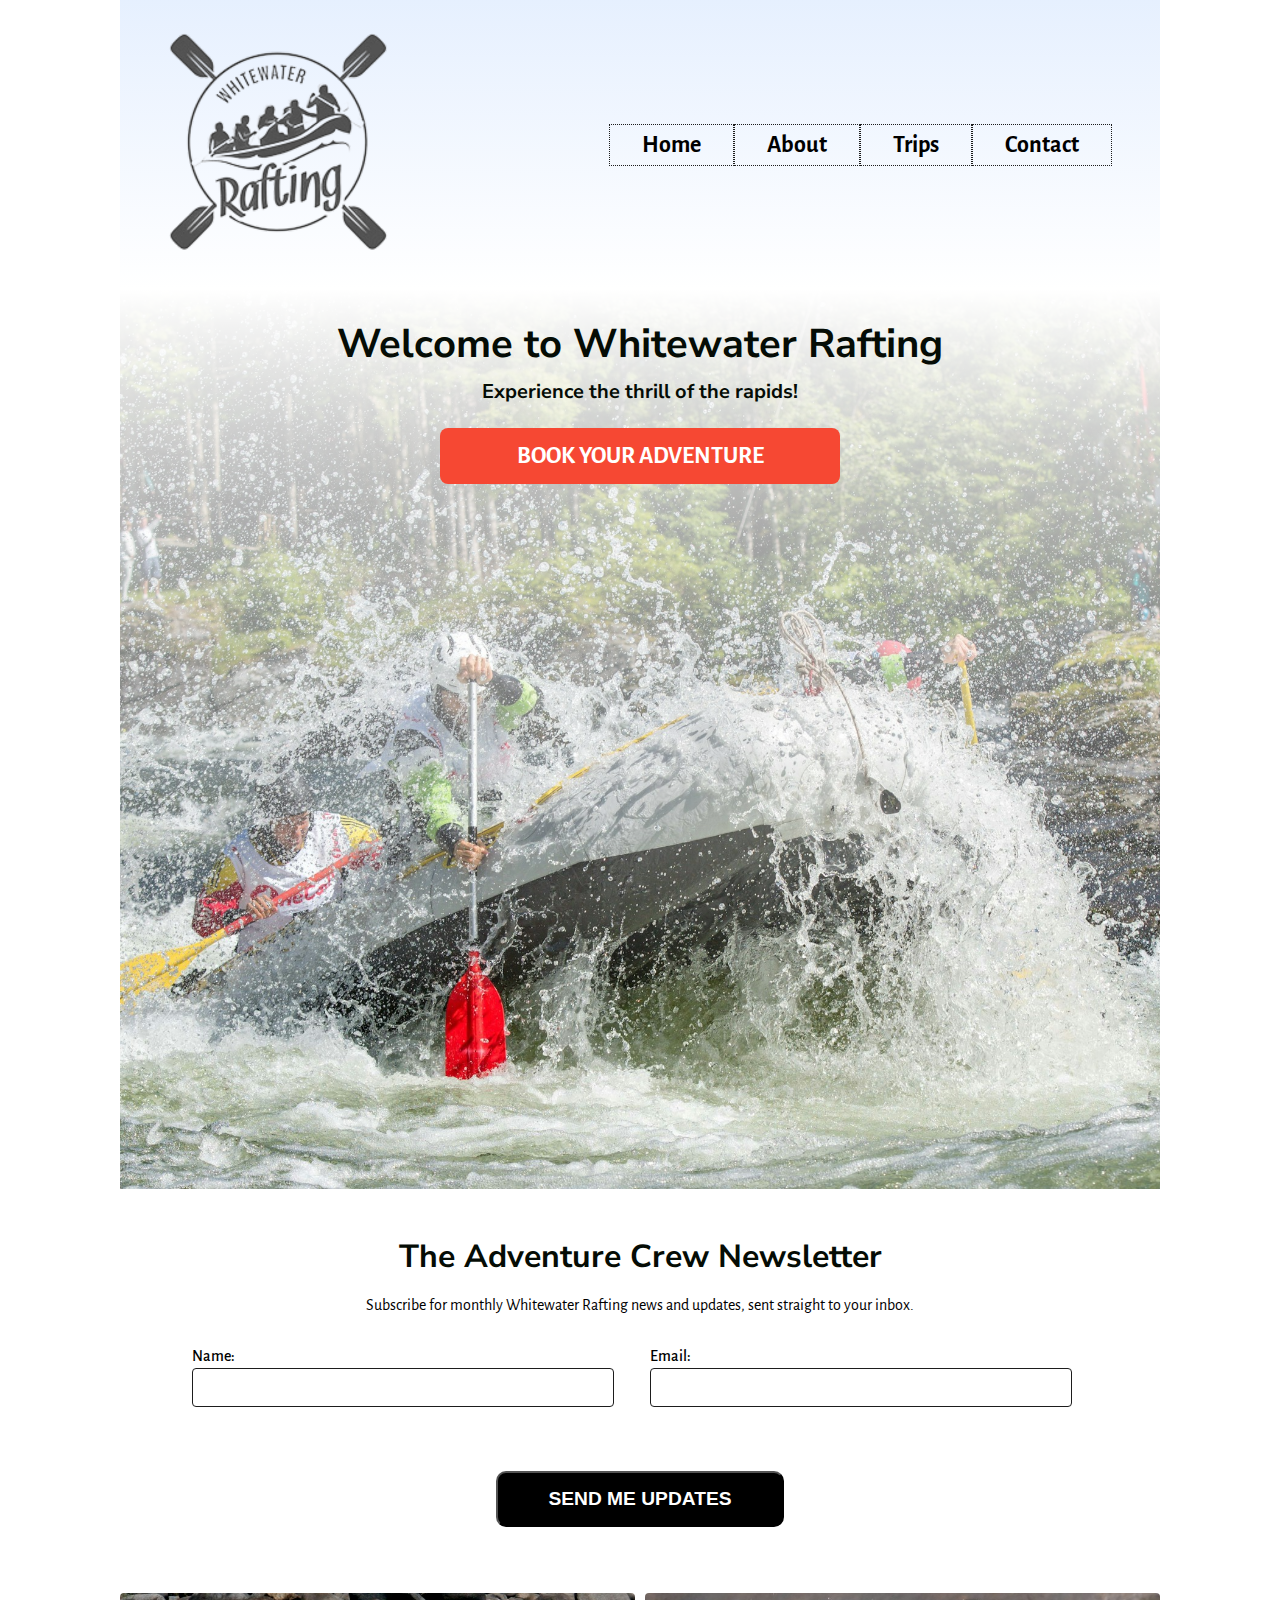
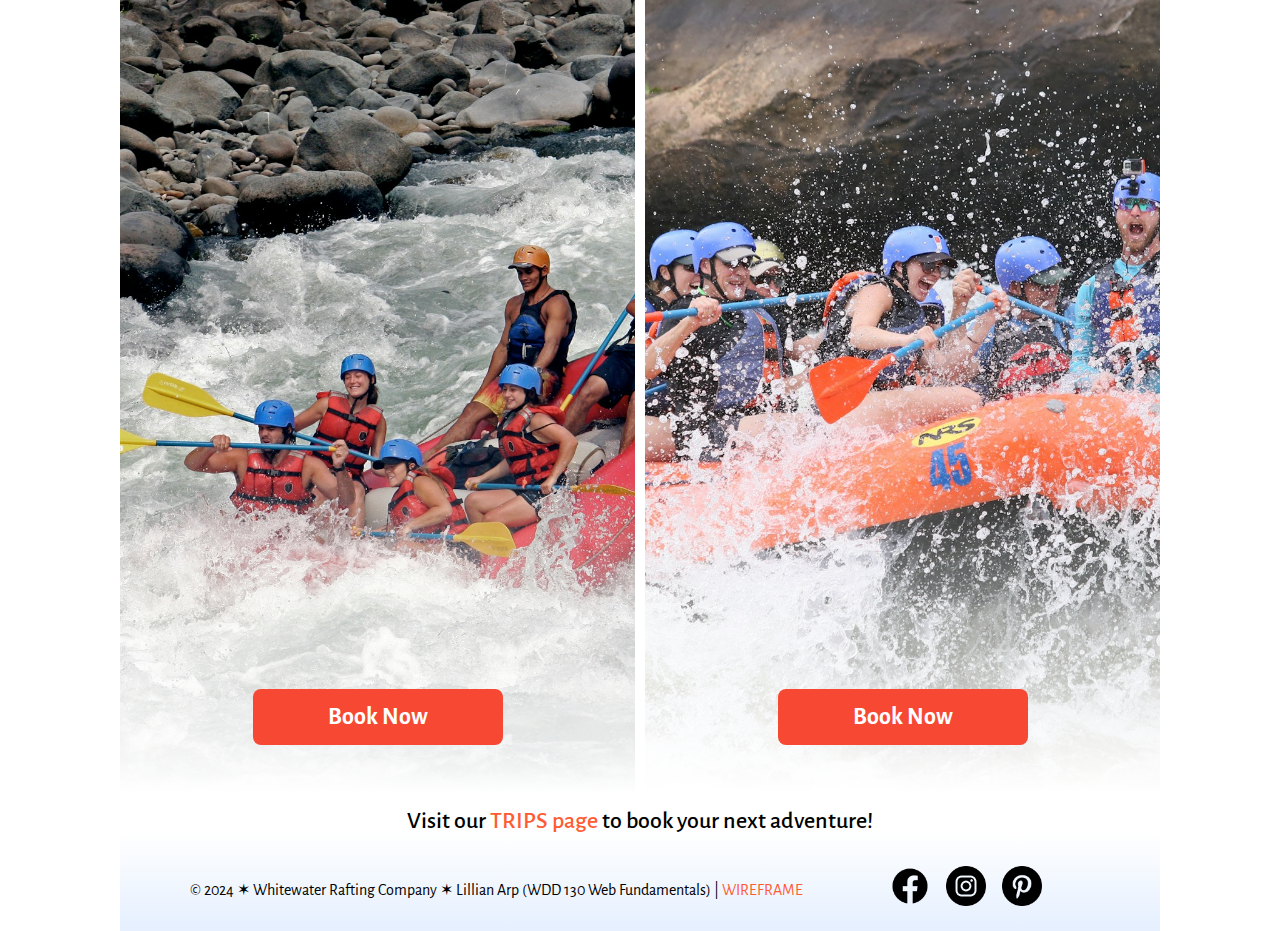
==== commit 4b22cc24: "Adjust code" ====
--- a/wwr/index.html
+++ b/wwr/index.html
@@ -70,7 +70,7 @@
     </main>
 
     <footer>
-        <p>&#169; 2024 ✶ Whitewater Rafting Company ✶ Lillian Arp (WDD 130 Web Fundamentals) | <a href="images/wireframe_home.jpg" title="Wireframe for Home (index.html)">Wireframe</a></p>
+        <p>&#169; 2024 ✶ Whitewater Rafting Company ✶ Lillian Arp (WDD 130 Web Fundamentals) | <a href="images/wireframe_home.jpg" target="_blank" title="Wireframe for Home (index.html)">WIREFRAME</a></p>
         <ul>
         <li><a href="https://facebook.com"><img src="images/fb_64.png" alt="Facebook link"></a></li>
         <li><a href="https://instagram.com"><img src="images/ins_64.png" alt="Instagram link"></a></li>
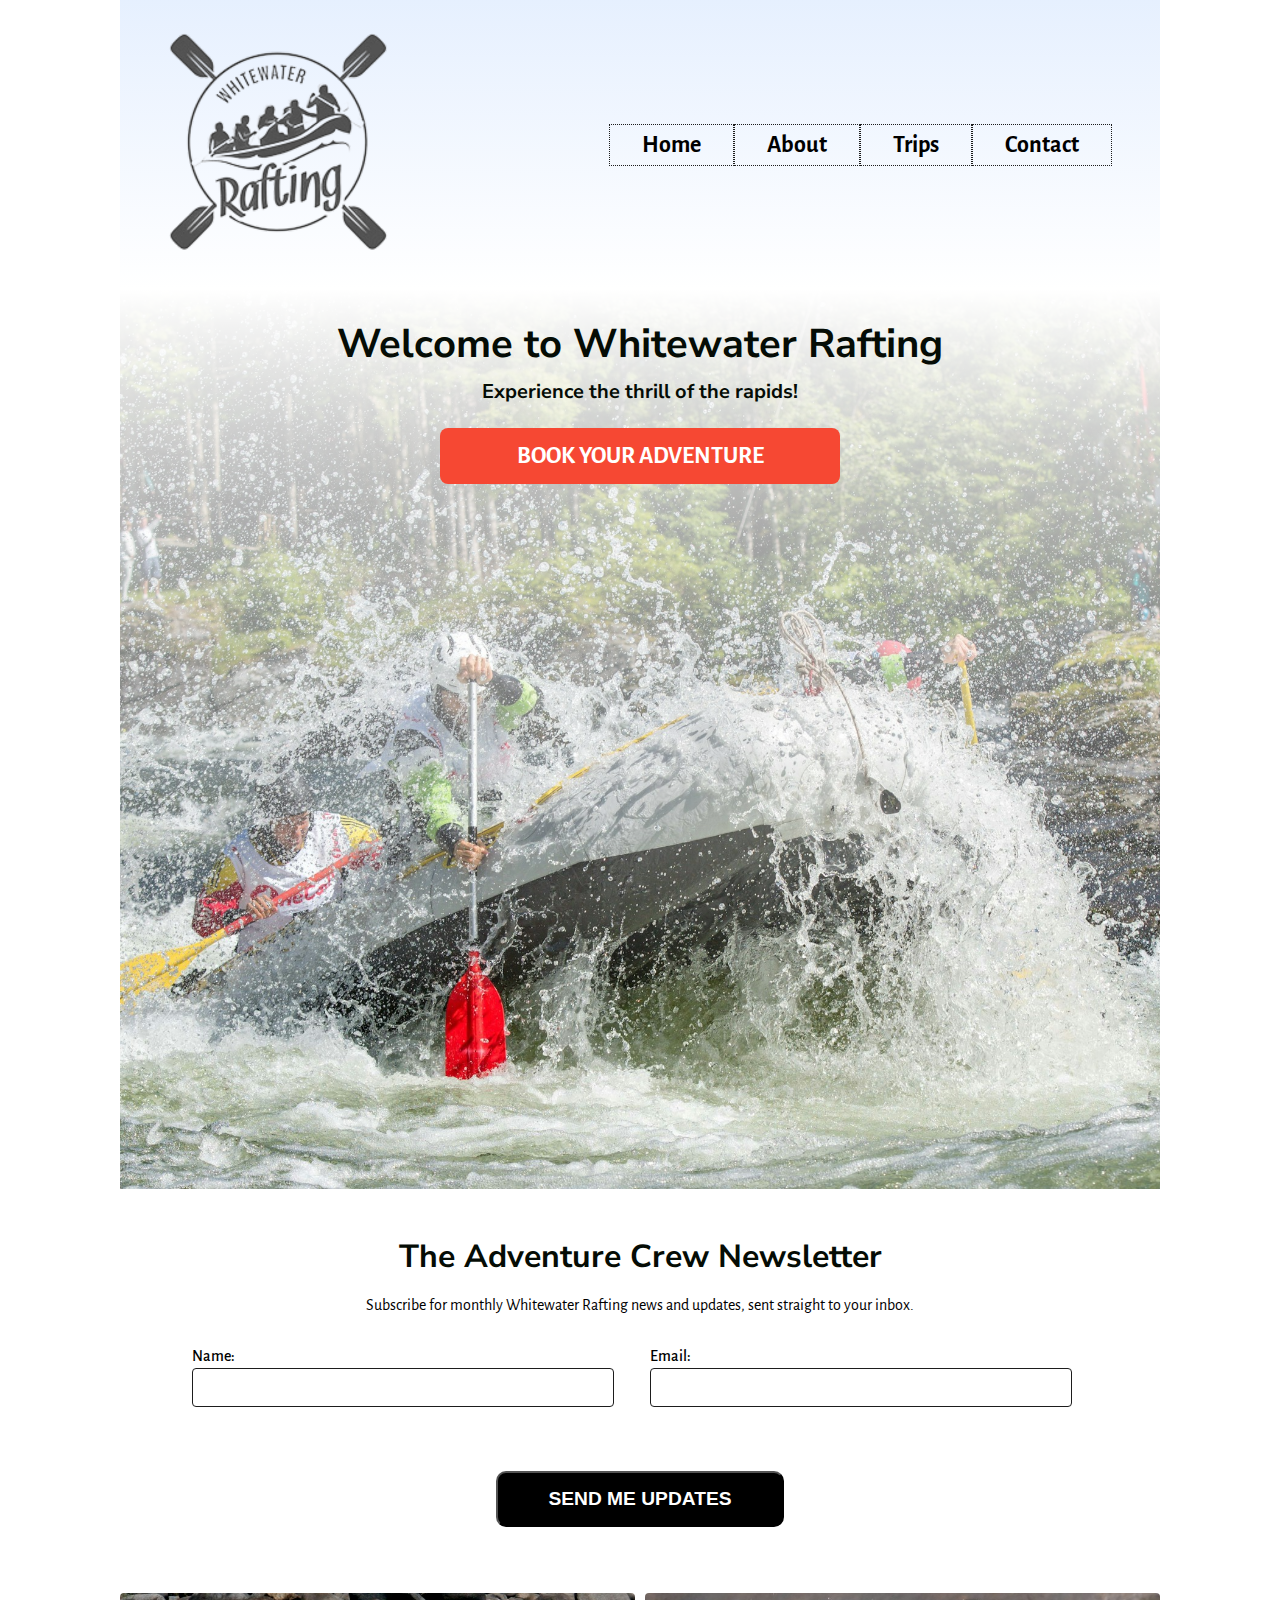
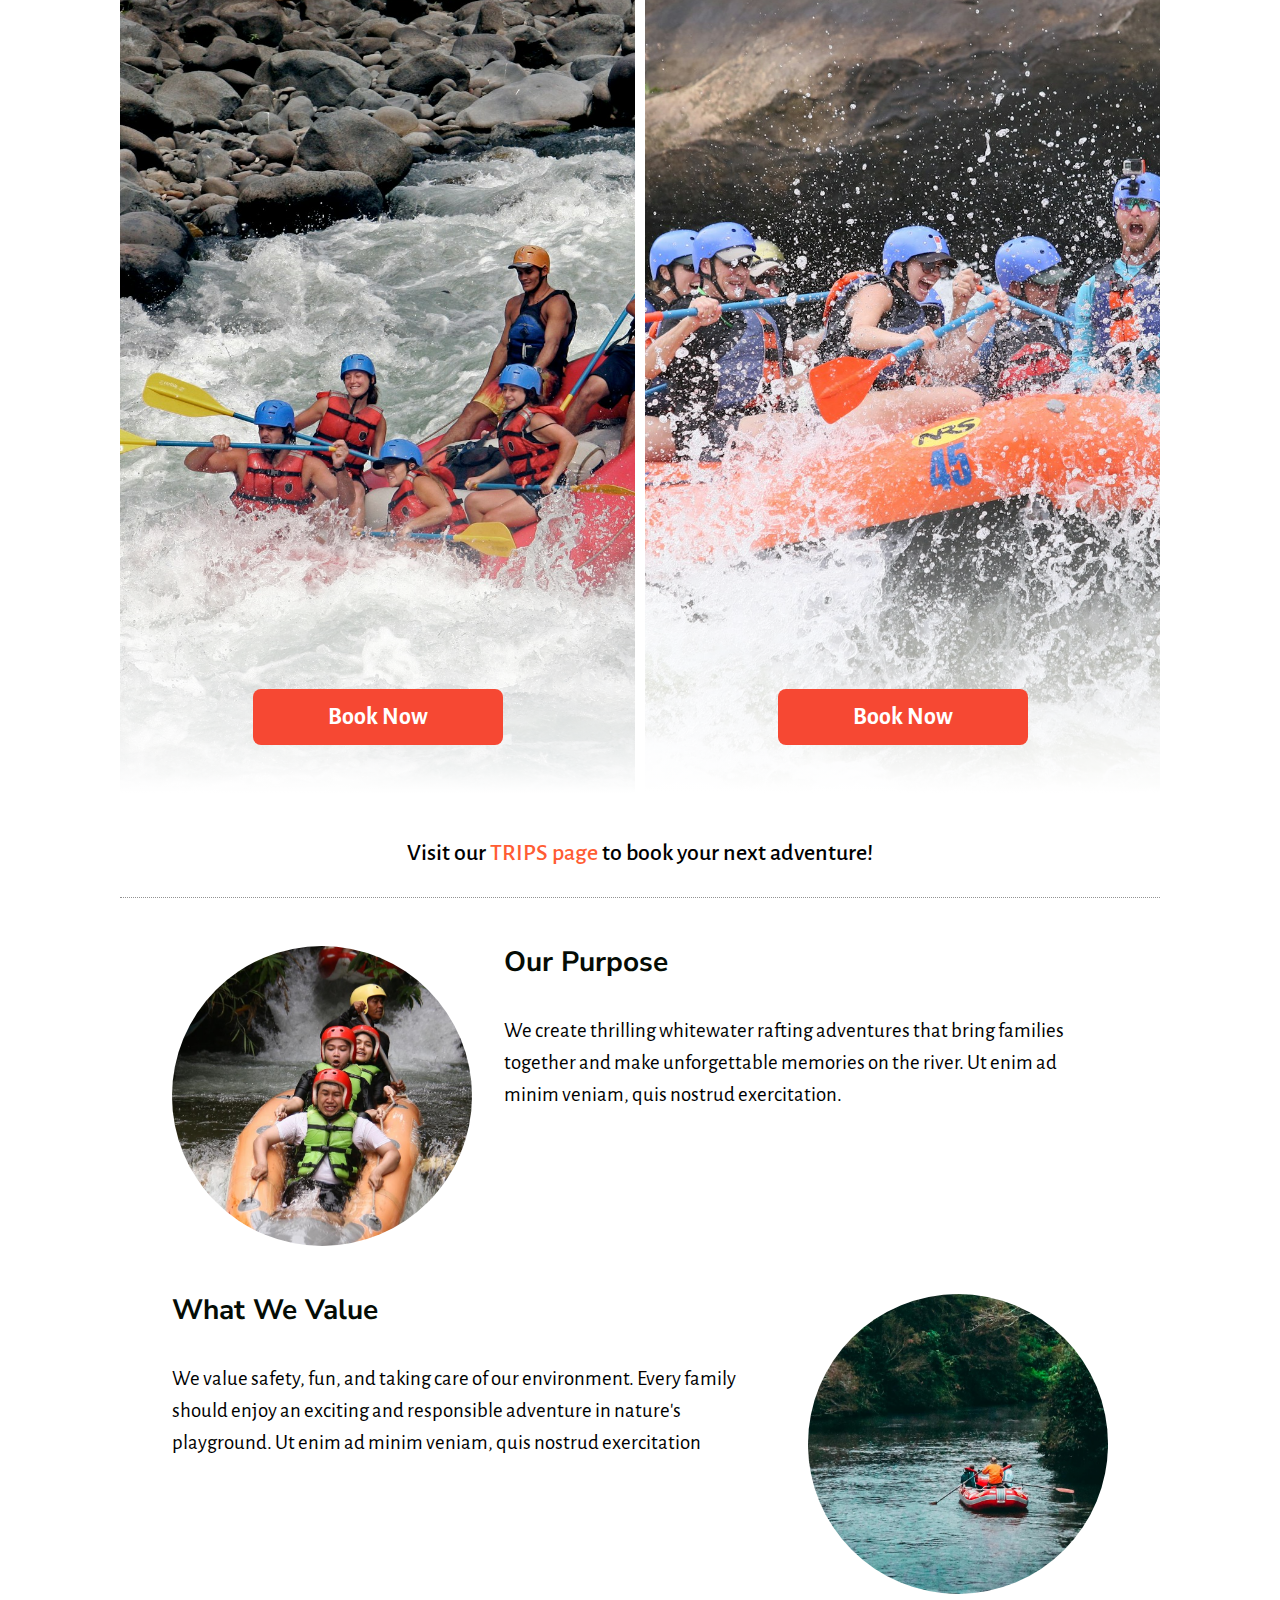
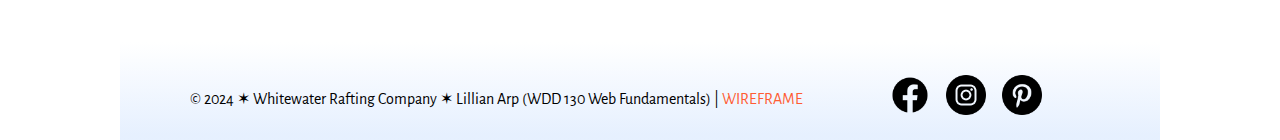
==== commit bcbc267e: "Tweak everything!" ====
--- a/wwr/index.html
+++ b/wwr/index.html
@@ -36,6 +36,7 @@
                 <a href="trips.html"><div class="home-cta">BOOK YOUR ADVENTURE</div></a>
             </div>
         </section>
+
         <div class="home-container"> 
             <section class="newsletter"><!-- Newsletter sign up form with name and email. -->
                 <div class="section-title">
@@ -67,6 +68,19 @@
         </div>
         <div class="invite">Visit our <a href="trips.html">TRIPS page</a> to book your next adventure! </div>
       
+        <section class="promo">
+            
+            <div class="our-purpose">
+                <img src="images/ourpurpose.jpg" alt="...">
+                <h3>Our Purpose</h3>
+                <p> We create thrilling whitewater rafting adventures that bring families together and make unforgettable memories on the river.  Ut enim ad minim veniam, quis nostrud exercitation.</p>
+            </div>
+            <div class="our-values">
+                <img src="images/ourvalues.jpg" alt="Our Company Values">
+                <h3>What We Value</h3>
+                <p> We value safety, fun, and taking care of our environment. Every family should enjoy an exciting and responsible adventure in nature's playground.  Ut enim ad minim veniam, quis nostrud exercitation</p>
+            </div>
+        </section>
     </main>
 
     <footer>
--- a/wwr/styles/rafting.css
+++ b/wwr/styles/rafting.css
@@ -333,6 +333,8 @@
     text-align: center;
     font-size: 1.5rem;
     font-weight: 500;
+    border-bottom: 1px dotted #929292;
+    padding: 2rem 0;
 }
 
 
@@ -696,3 +698,42 @@
     color: #fff;
 }
 
+.promo {
+    margin: 3rem auto;
+}
+
+.our-purpose {
+    margin: 3rem auto;
+    font-size: 1.3rem;
+    line-height: 2rem;
+    height: 300px;
+    width: 90%;
+}
+
+.promo .our-purpose img {
+    float: left;
+    margin-right: 2rem;
+    width: 300px;
+    height: 300px;
+    object-fit: cover;
+    border-radius: 50%;
+    clear: both;
+}
+
+.our-values {
+    margin: 3rem auto;
+    font-size: 1.3rem;
+    line-height: 2rem;
+    height: 300px;
+    width: 90%;
+}
+
+.promo .our-values img {
+    float: right;
+    margin-left: 2rem;
+    width: 300px;
+    height: 300px;
+    object-fit: cover;
+    border-radius: 50%;
+    clear: both;
+}